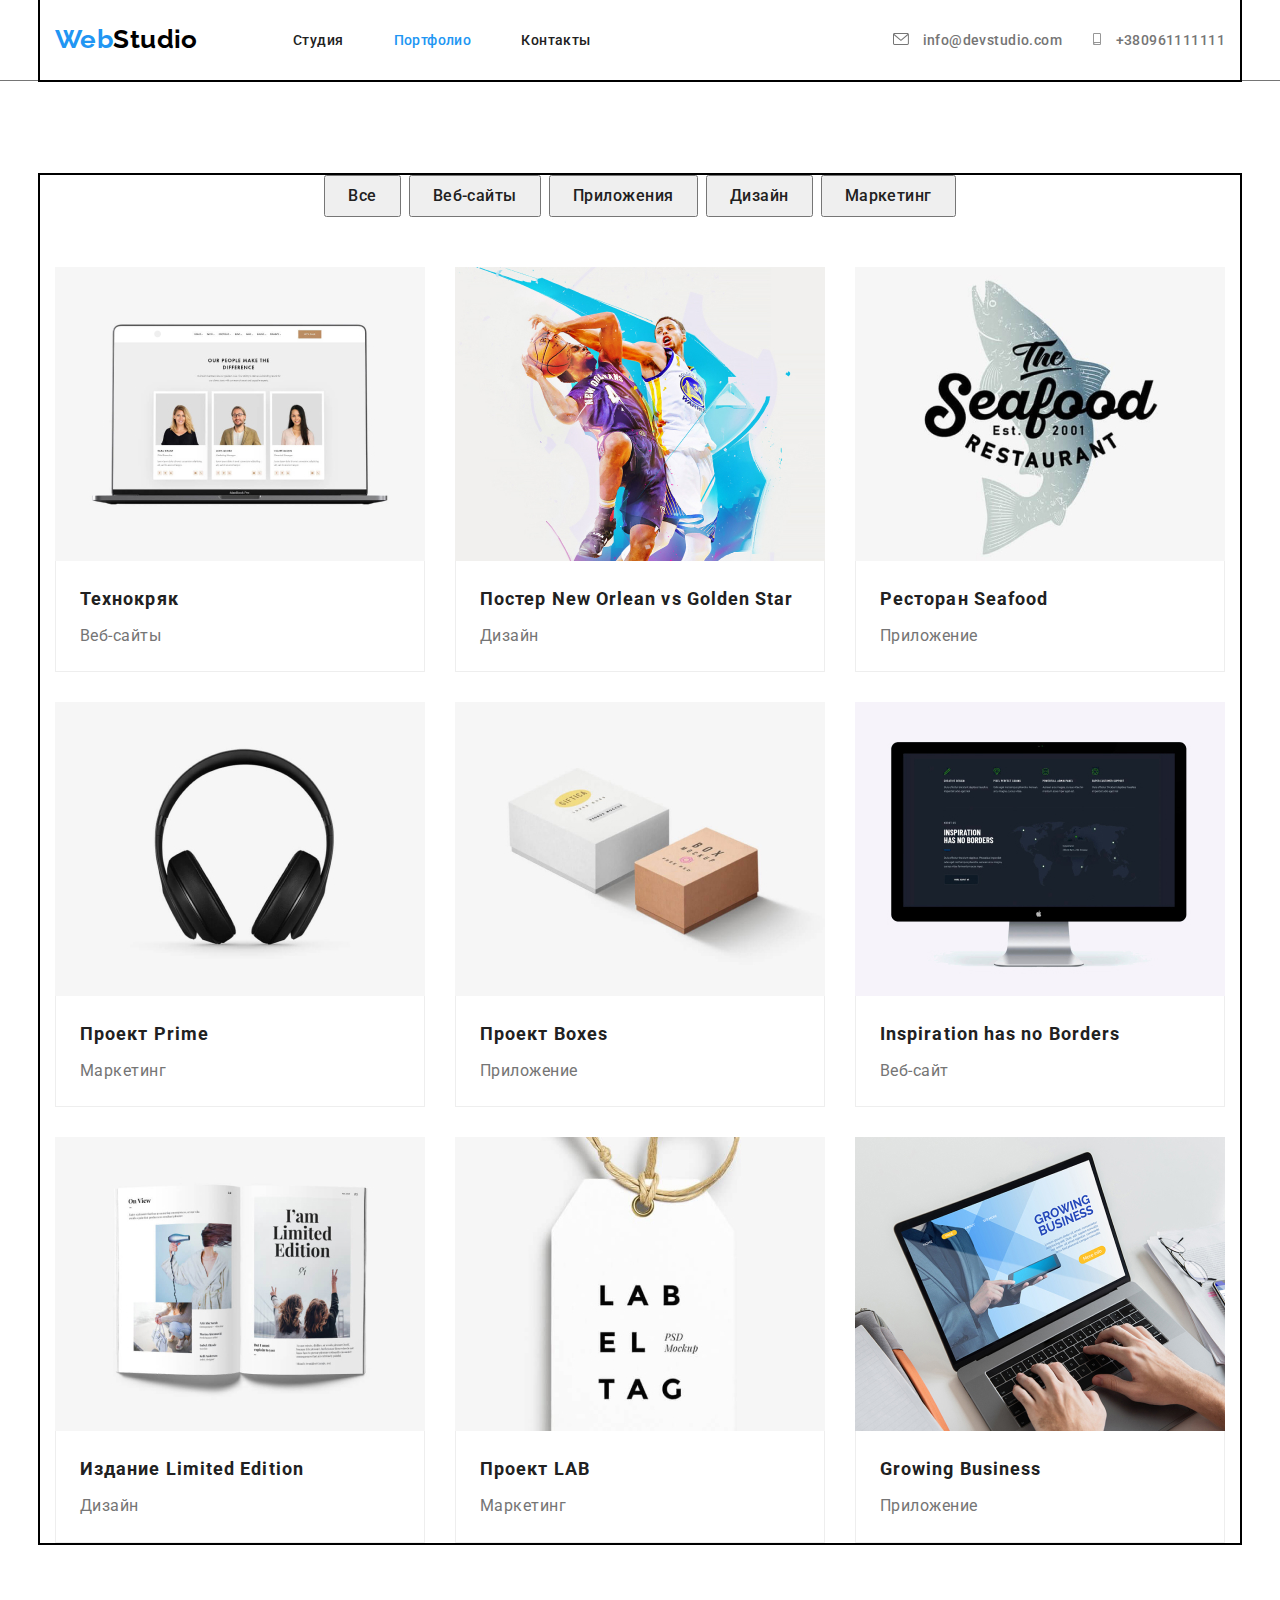
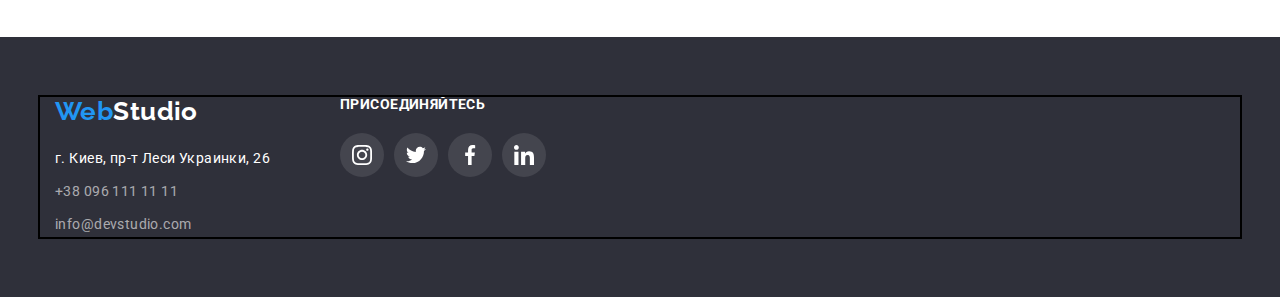
==== portfolio.html @ 38e7f461 "copy" ====
<!DOCTYPE html>
<html lang="ru">
<head>
    <meta charset="UTF-8">
    <meta http-equiv="X-UA-Compatible" content="IE=edge">
    <meta name="viewport" content="width=device-width, initial-scale=1.0">
    <title>Портфолио</title>
    <link 
    href="https://fonts.googleapis.com/css2?family=Raleway:wght@700&family=Roboto:wght@400;500;700;900&display=swap" 
    rel="stylesheet"
    />
    <link rel="stylesheet" href="https://cdnjs.cloudflare.com/ajax/libs/modern-normalize/1.1.0/modern-normalize.min.css">
    <link 
    href="./css/styles.css" rel="stylesheet"
    /> 
</head>
<body>
    <!-- Шапка сайта -->
<header class="header">
    <div class="container main-nav">
    <a href="./" class="logo">
        <span class="accent">Web</span>Studio
    </a>
    <nav class="container-nav">
        <ul class="site-nav list"> 
            <li class="item"> <a href="./index.html" class="link">Студия</a></li>
            <li class="item"> <a href="./portfolio.html" class="link current">Портфолио</a></li>
            <li class="item"> <a href="" class="link">Контакты</a></li>
        </ul>
    </nav>
    <div class="auth-nav">
        <ul class="auth-nav list">
            <li class="item">
                <a href="info@devstudio.com" class="header-contact"><svg class="nav-envelope">
                    <use href="./images/symbol-defs.svg#envelope">
                    </use>
                </svg>
                info@devstudio.com</a>
            </li>
            <li class="item">  
                <a href="tel:+380961111111" class="header-contact"><svg class="nav-smartphone">
                    <use href="./images/symbol-defs.svg#smartphone">
                    </use>
                </svg>
                +380961111111</a>
            </li>
            
        </ul>
    </div>
    </div>
</header>
    <!-- Основна -->
    <main>
        <section class="section">
           <div class="container">
             <h1 class="visually-hidden">Основные кнопки</h1>
            <ul class="filters list">
                <li class="item">
                    <button type="button" class="filter">Все
                    </button>
                </li>
                <li class="item"> 
                    <button type="button" class="filter">Веб-сайты                        
                    </button>
                </li>
                <li class="item"> 
                    <button type="button" class="filter">Приложения
                    </button>
                </li>
                <li class="item"> 
                    <button type="button" class="filter">Дизайн
                    </button>
                </li>
                <li class="item"> 
                    <button type="button" class="filter">Маркетинг
                    </button>
                </li>
            </ul>
            <h2 class="visually-hidden">Проекты</h2>
            <ul class="project">
                <li class="project-elements">
                    <img
                        src="./images/proj1.jpg" 
                        alt="картинка" 
                        width="370"
                        class="project-img">
                    <div class="project-description">
                        <h3 class="title">Технокряк</h3>
                        <p class="text">Веб-сайты</p>
                    </div>
                </li>
                <li class="project-elements">
                    <img src="./images/proj2.jpg" 
                        alt="баскетболл" 
                        width="370"
                        class="project-img">
                    <div class="project-description">
                        <h3 class="title">Постер New Orlean vs Golden Star</h3>
                        <p class="text">Дизайн</p>
                    </div>
                </li>
                <li class="project-elements">
                    <img src="./images/proj3.jpg" 
                        alt="Ресторан"
                        width="370"
                        class="project-img">
                    <div class="project-description">
                        <h3 class="title">Ресторан Seafood</h3>
                        <p class="text">Приложение</p>
                    </div>
                </li>
                <li class="project-elements">
                    <img src="./images/proj4.jpg" 
                        alt="Наушники" 
                        width="370"
                        class="project-img">
                    <div class="project-description">
                        <h3 class="title">Проект Prime</h3>
                        <p class="text">Маркетинг</p>
                    </div>
                </li>
                <li class="project-elements">
                    <img src="./images/proj5.jpg" 
                        alt="Боксы" width="370"
                        class="project-img">
                    <div class="project-description">
                        <h3 class="title">Проект Boxes</h3>
                        <p class="text">Приложение</p>
                    </div>
                </li>
                <li class="project-elements">
                    <img src="./images/proj6.jpg" 
                        alt="Монитор" width="370"
                        class="project-img">
                    <div class="project-description">
                        <h3 class="title">Inspiration has no Borders</h3>
                        <p class="text">Веб-сайт</p>
                    </div>
                </li>
                <li class="project-elements">
                    <img src="./images/proj7.jpg" 
                        alt="Книга" width="370"
                        class="project-img">
                    <div class="project-description">
                        <h3 class="title">Издание Limited Edition</h3>
                        <p class="text">Дизайн</p>
                    </div>
                </li>
                <li class="project-elements">
                    <img src="./images/proj8.jpg" 
                        alt="Лейба" width="370"
                        class="project-img">
                    <div class="project-description">
                        <h3 class="title">Проект LAB</h3>
                        <p class="text">Маркетинг</p>
                    </div>
                </li>
                <li class="project-elements">
                    <img src="./images/proj9.jpg" 
                        alt="Ноутбук" width="370"
                        class="project-img">
                    <div class="project-description">
                        <h3 class="title">Growing Business</h3>
                        <p class="text">Приложение</p>
                    </div>
                </li>
            </ul>
           </div>
        </section>
    </main>
    <footer class="footer">
      <div class="container footer-box">
        <div class="address-box">
          <a href="./" class="logo">
            <span class="accent">Web</span><span class="footer-logo">Studio</span>
          </a>
          <address class="footer-address">
            <ul class="list">
              <li class="item">
                <a
                  href="https://www.google.com.ua/maps/place/%D0%B1%D1%83%D0%BB%D1%8C%D0%B2%D0%B0%D1%80+%D0%9B%D0%B5%D1%81%D1%96+%D0%A3%D0%BA%D1%80%D0%B0%D1%97%D0%BD%D0%BA%D0%B8,+26,+%D0%9A%D0%B8%D1%97%D0%B2,+02000/@50.4265807,30.5361971,17z/data=!3m1!4b1!4m5!3m4!1s0x40d4cf0e033ecbe9:0x57a4dffefec77da0!8m2!3d50.4265807!4d30.5383858"
                  target="_blank"
                  rel="noopener noreferrer"
                  class="footer-link"
                  >г. Киев, пр-т Леси Украинки, 26</a
                >
              </li>
              <li class="item">
                <a href="tel:+380961111111" class="footer-contacts">+38 096 111 11 11</a>
              </li>
              <li class="item">
                <a href="mailto:info@devstudio.com" class="footer-contacts">info@devstudio.com</a>
              </li>
            </ul>
          </address>
        </div>
        <div class="footer-join">
          <h2 class="footer-text">Присоединяйтесь</h2>
          <ul class="footer-list">
            <li class="footer-list">
              <a class="footerlink" href="">
                <svg class="footer-icon" width="20" height="20">
                  <use href="./images/symbol-defs.svg#instagram"></use>
                </svg>
              </a>
            </li>
            <li class="footer-list">
              <a class="footerlink" href="">
                <svg class="footer-icon" width="20" height="20">
                  <use href="./images/symbol-defs.svg#twiter"></use>
                </svg>
              </a>
            </li>
            <li class="footer-list">
              <a class="footerlink" href="">
                <svg class="footer-icon" width="20" height="20">
                  <use href="./images/symbol-defs.svg#facebook"></use>
                </svg>
              </a>
            </li>
            <li class="footer-list">
              <a class="footerlink" href="">
                <svg class="footer-icon" width="20" height="20">
                  <use href="./images/symbol-defs.svg#in"></use>
                </svg>
              </a>
            </li>
          </ul>
        </div>
      </div>
    </footer>
</body>
</html>
---- css/styles.css ----
html {
    box-sizing: border-box;
}

*,
*::before,
*::after {
    box-sizing: inherit;
}


:root {
    --primary-text-color: #757575;
    --primary-bg-color: #FFFFFF;
    --white-color: #ffffff;
    --logo-color: #000000;
    --secont-text-color: #212121;
    --accent-color: #2196F3;
    --accent-bg-color: #2196F3;
    --secont-bg-color: #2F303A;
    --third-text-color: rgba(255, 255, 255, 0.6);
    --description-color: #EEEEEE;
    --hero-bg-color: rgba(47, 48, 58, 0.4);
    --feature-icon-color: #F5F4FA;
    --wabs-iconhover-color: #FFFFFF;
    --web-icon-color: #AFB1B8;

}

body {
    color: var(--primary-text-color);
    background-color: var(--primary-bg-color);
    font-family: 'Roboto', sans-serif;
    letter-spacing: 0.03em;
    font-size: 14px;
}

/* крапки в лишках и высота */
ul {
    list-style: none;
}

.list {
    margin: 0;
    padding: 0;
    list-style: none;
}

/* WebStudio */

/* page-heder */
.container {
    margin-left: auto;
    margin-right: auto;
    outline: 2px solid black;
    width: 1200px;
    padding-right: 15px;
    padding-left: 15px;
}

.header {
    border-bottom: 1px solid;
}

.main-nav {
    display: flex;
    align-items: center;
}

.section {
    /* background-color: green; */
    padding-top: 94px;
    padding-bottom: 94px;
}
.section-team {
    padding-top: 94px;
    padding-bottom: 94px;
    background-color: var(--feature-icon-color);
}
.section-cliends {
    padding-top: 0;
    padding-bottom: 94px;
}
.peculiarities {
    padding-bottom: 0px;
}
/* { background-color: red; */

.section.no-padding {
    background-color: teal;
    padding-top: 0;
    padding-bottom: 0;
}

.logo {
    width: 145px;
    color: var(--logo-color);
    font-weight: 700;
    font-size: 26px;
    text-decoration: none;
    font-family: 'Raleway';
}

.accent {
    color: var(--accent-color);
}

/* Site-nav */
.site-nav {
    display: flex;
    margin-left: 93px;
    align-items: center;
}

.site-nav .item+.item {
    margin-left: 50px;
}

.site-nav .link {
    display: block;
    padding-top: 32px;
    padding-bottom: 32px;

    color: var(--secont-text-color);

    font-weight: 500;
    text-decoration: none;
}

/* Наведения */
/* .site-nav .link:hover,
 .site-nav .link:focus, */
/* .nav-icon:hover,
 .nav-icon:focus, */
.header-contact:hover,
.header-contact:focus {
    color: var(--accent-color);
}

.header-contact:hover .nav-smartphone,
.header-contact:focus .nav-smartphone,
.header-contact:hover .nav-envelope,
.header-contact:focus .nav-envelope {
    fill: var(--accent-color)
}
.site-nav .link:hover,
.site-nav .link:focus {
    color: var(--accent-color);
}

.site-nav .link.current {
    color: var(--accent-color);
}

/* Tel шапка */
.auth-nav {
    display: flex;
    margin-left: auto;
}

.nav-smartphone {
    width: 10px;
    height: 12px;
    margin-right: 10px;
    fill: var(--primary-text-color)
}

.nav-envelope {
    width: 16px;
    height: 12px;
    margin-right: 10px;
    fill: var(--primary-text-color)
}

.auth-nav .item+.item {
    margin-left: 30px;
}

.header-contact {
    display: block;
    padding-top: 32px;
    padding-bottom: 32px;
    color: var(--primary-text-color);
    font-weight: 500;
    text-decoration: none;
}

/* h1 Hero */

/* .section-hero {
    margin: 0;
    padding: 0;
    text-align: center;
    align-items: center;
    justify-content: center;
    justify-content: center;
} */
.hero {
    margin-left: auto;
    margin-right: auto;
    max-width: 1600px;
    height: 600px;
    padding-top: 200px;
    padding-bottom: 200px;
    background-color: var(--secont-bg-color);
    text-align: center;

    background-image: linear-gradient(to right,
            rgba(47, 48, 58, 0.4),
            rgba(47, 48, 58, 0.4)),
        url("../images/heroImg.jpg");
    background-repeat: no-repeat;
    background-position: center;
    background-size: cover;
}

/* .container .hero-title {
    margin: auto;
} */
.hero-title {
    width: 696px;
    height: 120px;
    margin-left: auto;
    margin-right: auto;
    margin-top: 0;
    margin-bottom: 30px;
    letter-spacing: 0.06em;
    color: var(--white-color);
    font-weight: 900;
    font-size: 44px;
    text-transform: uppercase;
}

/* button */
.button-primary {
    border-radius: 4px;
    padding: 10px 32px;
    min-width: 200px;
    ;
    color: var(--white-color);
    background-color: var(--accent-color);
    font-weight: 700;
    font-size: 16px;
    cursor: pointer;
    font-family: inherit;
    text-align: center;
}

/* h2 жирный заголовой */
.section-title {
    margin-top: 0px;
    margin-bottom: 50px;
    color: var(--secont-text-color);
    font-weight: 700;
    font-size: 36px;
    text-align: center;
    /* background-color: tomato; */
}


/* .section-title.centered {
    text-align: center;
} */

/* сховати  */
.visually-hidden {
    position: absolute;
    width: 1px;
    height: 1px;
    margin: -1px;
    border: 0;
    padding: 0;
    white-space: nowrap;
    clip-path: inset(100%);
    clip: rect(0 0 0 0);
    overflow: hidden;
}

/* h3 Маленький жирный заголовок */
.feature {
    margin: 0;
    padding: 0;
    display: flex;
    flex-wrap: wrap;
}

.feature .item {
    width: 270px;
}

.feature .item+.item {
    margin-left: 30px;
}

.feature .feature-icon {
    display: flex;
    justify-content: center;
    align-items: center;
    height: 120px;
    margin-bottom: 30px;
    border-radius: 4px;
    background-color: var(--feature-icon-color)
}

.feature .title,
.team .title {
    margin-top: 0;
    margin-bottom: 10px;
    color: var(--secont-text-color);
    font-weight: 700;
    font-size: 14px;
    text-transform: uppercase;

}

/* images */
.padding {
    padding-top: 94px;
}

.images {
    margin: 0;
    padding: 0;
    display: flex;
}

.images .item+.item {
    margin-left: 30px;
}

/* Our Team */
.images-team {
    padding-top: 30px;
    padding-bottom: 30px;
    text-align: center;
}

.images-team .title {
    color: var(--secont-text-color);
    font-weight: 500;
    font-size: 16px;
    text-transform: capitalize;
}



.team {
    margin: 0;
    padding: 0;
    display: flex;
}

.feature .text {
    margin-top: 0;
    margin-bottom: 0;
    font-weight: 400;
    font-size: 14px;
    line-height: 1.71;
}
.team .text {
    margin-top: 0;
    margin-bottom: 0;
    font-weight: 400;
    font-size: 14px;
    line-height: 1.19;
    font-size: 16px;
    margin-bottom: 16px;
}

.team .item+.item {
    margin-left: 30px;
}

/* Our team contact*/
.web {
    display: flex;
    justify-content: center;
    text-align: center;

    padding: 0;
}

.web-list:not(:last-child) {
    margin-right: 10px;
}

.weblink {
    display: flex;
    justify-content: center;
    align-items: center;
    width: 44px;
    height: 44px;
    border-radius: 50%;
    margin-left: auto;
    margin-right: auto;

    color: var(--web-icon-color);
}

.icon {
    fill: currentColor;
}

.weblink:hover,
.weblink:focus {
    color: var(--wabs-iconhover-color);
    background-color: var(--accent-color);
}

/* Постояные клиенты */
.cliends {
    display: flex;
    justify-content: center;
    text-align: center;

    padding: 0;
    margin: 0;
}

.cliends-link {
    display: flex;
    justify-content: center;
    align-items: center;
    margin-left: auto;
    margin-right: auto;
    width: 170px;
    height: 92px;

    border: 1px solid var(--web-icon-color);
    border-radius: 4px;

    color: var(--web-icon-color);
}

.cliends-list:not(:last-child) {
    margin-right: 30px;
}


.cliends-link:hover,
.cliends-link:focus {
    color: var(--accent-color);
    border: 1px solid var(--accent-color); 

}


/* .cliends-link:hover,
.cliends-link:focus {
    color: var(--accent-color);
    border: 1px solid var(--accent-color);
} */
 


/* footer */
.footer-logo {
    color: var(--white-color);
    text-decoration: none;
}

.footer-address .item+.item {
    margin-top: 9px;
}

.footer-address {
    margin-top: 20px;
    line-height: 1.71;
}

.footer-link {
    color: var(--white-color);
    text-decoration: none;
    font-style: normal;
}

.footer-contacts {
    color: var(--third-text-color);
    text-decoration: none;
    font-style: normal;
}

.footer {
    padding-top: 60px;
    padding-bottom: 60px;
    background-color: var(--secont-bg-color);
}

.footer-contacts:hover,
.footer-contacts:focus,
.footer-link:hover,
.footer-link:focus {
    color: var(--accent-color);
}

/* .footerlink:hover .icon,
.footerlink:focus .icon {
    background-color: var(--accent-color);
} */
.footerlink:hover,
.footerlink:focus {
    color: var(--wabs-iconhover-color);
    background-color: var(--accent-color);
}

.footer-box {
    display: flex;
}

.address-box {
    margin-right: 70px;
}

/* .footer-join { 
    display: flex;
    justify-content: center;
    align-items: center;


    width: 206px;
    height: 80px;
} */

.footer-text {
    font-style: normal;
    font-weight: 700;
    line-height: 1.14;
    font-size: 14px;
    text-transform: uppercase;
    /* text-align: center; */
    margin-top: 0;
    margin-bottom: 20px;
    color: var(--white-color);
}

.footer-list {
    display: flex;
    justify-content: center;
    text-align: center;
    /* margin: 0; */

    padding: 0;


}

.footer-list:not(:last-child) {
    margin-right: 10px;
}

.footerlink {
    display: flex;
    justify-content: center;
    align-items: center;
    width: 44px;
    height: 44px;
    border-radius: 50%;
    margin-left: auto;
    margin-right: auto;

    color: var(--white-color);
    background: rgba(255, 255, 255, 0.1);
}

/* .footer-icon {
    background: rgba(255, 255, 255, 0.1);
    border-radius: 50%;
    color: var(--white-color);
} */

.footer-icon {
    fill: currentColor;
}



/* page 2 */
/* filters */
.filters {
    display: flex;
    justify-content: center;
    margin-bottom: 50px;
}

.filters .item+.item {
    margin-left: 8px;
}

.filters .filter {
    padding: 6px 22px;
    color: var(--secont-text-color);
    font-weight: 500;
    font-size: 16px;
    cursor: pointer;
    font-family: inherit;
    line-height: 1.6;
    letter-spacing: 0.03em;
}

.filter:hover,
.filter:focus {
    color: var(--white-color);
    background-color: var(--accent-bg-color);
}

/* Project */
.project {
    margin: 0;
    padding: 0;
    display: flex;
    flex-wrap: wrap;
    /* background-color: firebrick; */
}

.project-elements {
    width: 370px;
    /* height: 404px; */
    margin-right: 30px;
    margin-bottom: 30px;
    /* background-color: peru; */

}

.project-elements:nth-child(3n) {
    margin-right: 0;
}

.project-elements:nth-last-child(-n + 3) {
    margin-bottom: 0;
}

.project .title {
    margin-top: 0;
    margin-bottom: 4px;
    color: var(--secont-text-color);
    font-weight: 700;
    font-size: 18px;
    line-height: 2;
    letter-spacing: 0.06em;
}

.project .text {
    margin: 0;
    font-size: 16px;
    line-height: 1.9;
    letter-spacing: 0.03em;
}

.project-img {
    display: block;
}

.project-description {
    padding: 20px 24px 20px 24px;

    border-left: 1px solid var(--description-color);
    border-right: 1px solid var(--description-color);
    border-bottom: 1px solid var(--description-color);

}
.project-elements:hover,
.project-elements:focus{
    box-shadow: 0px 1px 1px rgba(0, 0, 0, 0.12),
            0px 4px 4px rgba(0, 0, 0, 0.06),
            1px 4px 6px rgba(0, 0, 0, 0.16);
}



/* .button.primary {
    color: var(--white-color);
    background-color: var(--accent-color);
} */
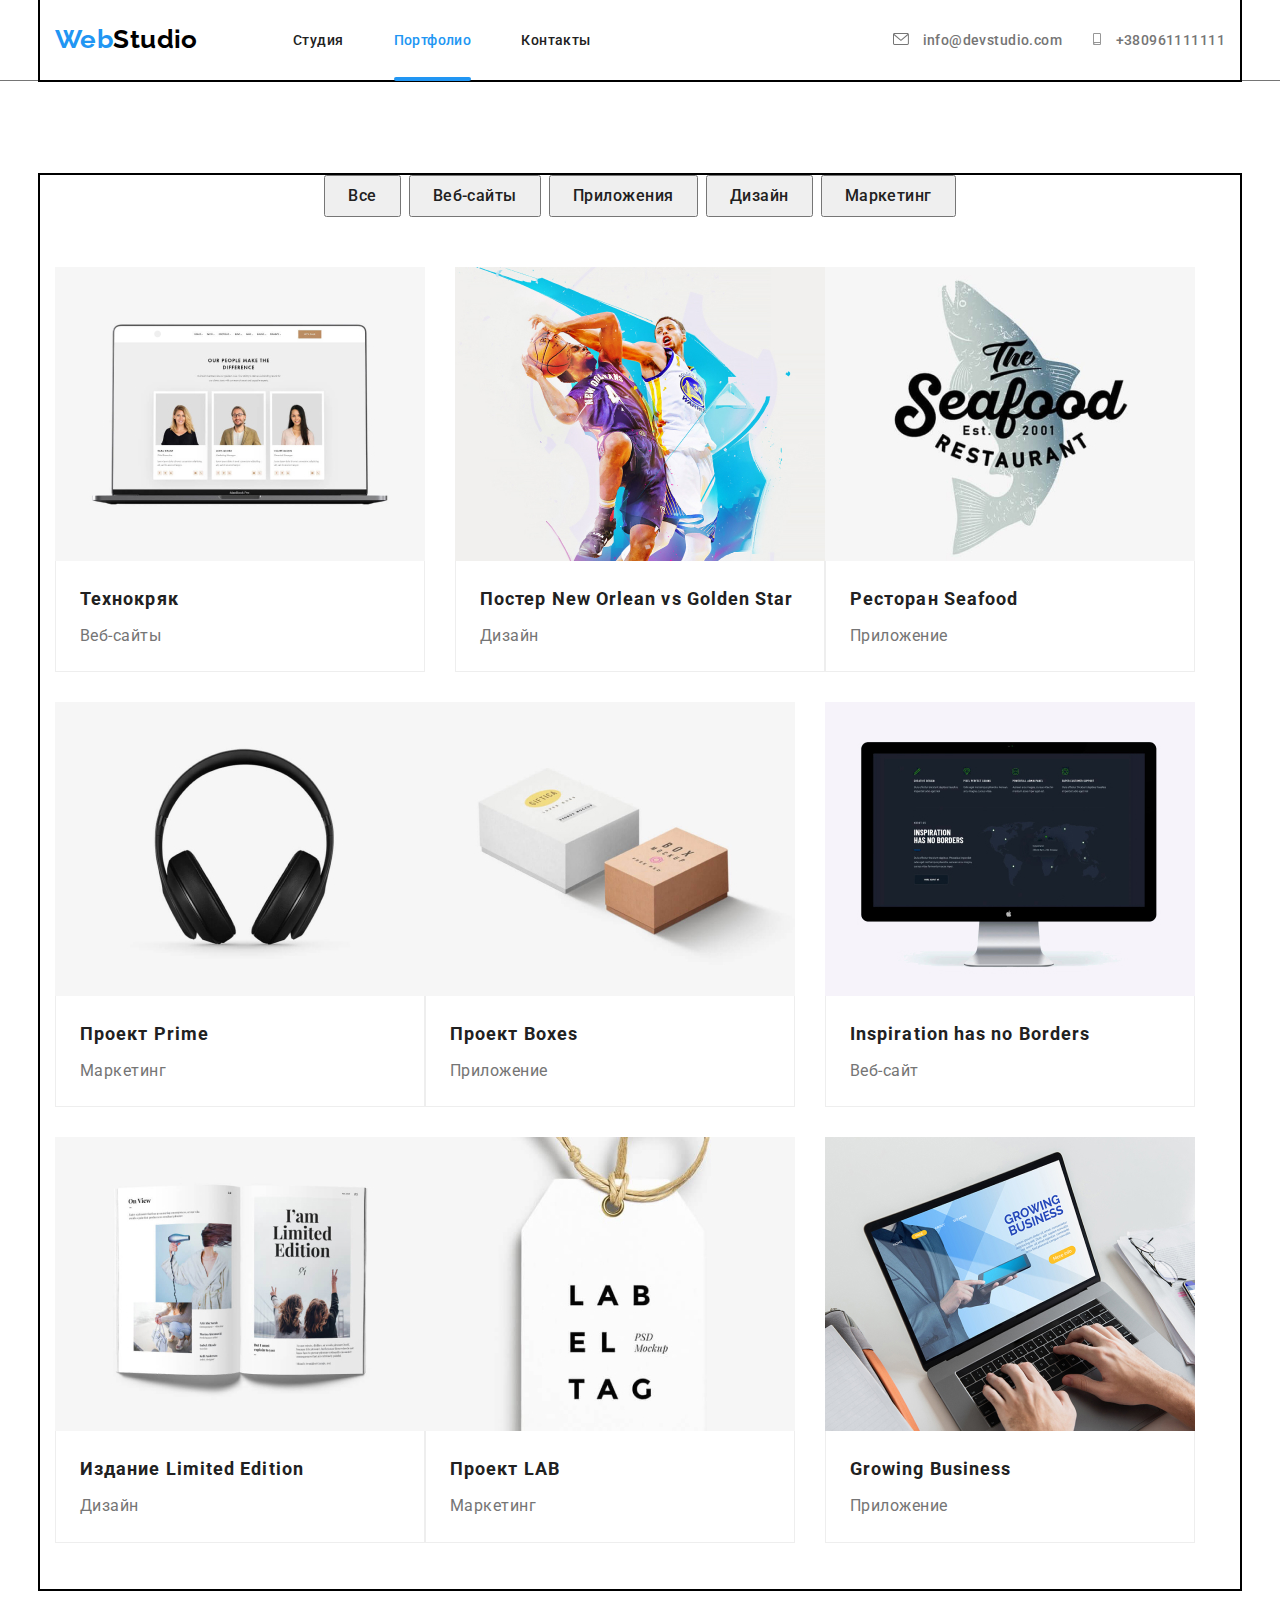
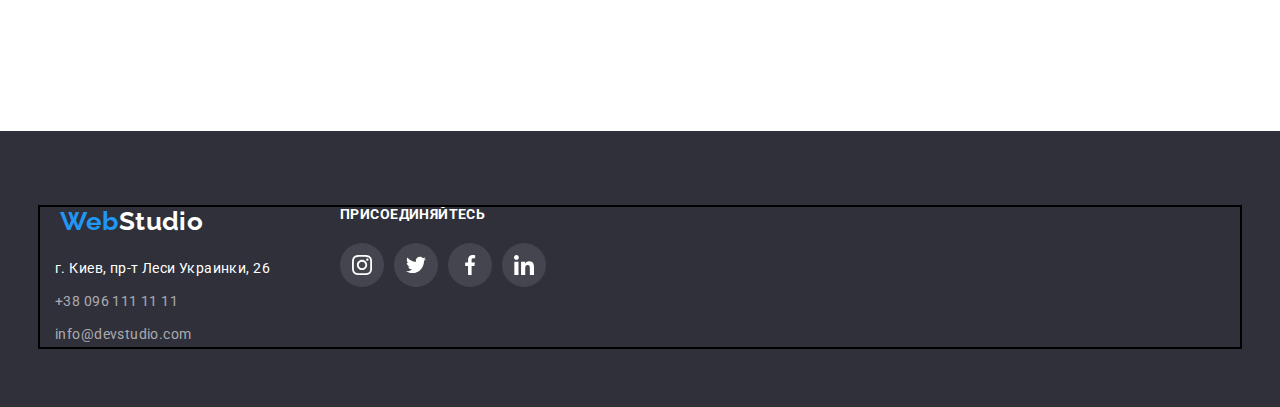
==== commit f56e75db: "HW5" ====
--- a/portfolio.html
+++ b/portfolio.html
@@ -1,172 +1,182 @@
 <!DOCTYPE html>
 <html lang="ru">
-<head>
-    <meta charset="UTF-8">
-    <meta http-equiv="X-UA-Compatible" content="IE=edge">
-    <meta name="viewport" content="width=device-width, initial-scale=1.0">
+  <head>
+    <meta charset="UTF-8" />
+    <meta http-equiv="X-UA-Compatible" content="IE=edge" />
+    <meta name="viewport" content="width=device-width, initial-scale=1.0" />
     <title>Портфолио</title>
-    <link 
-    href="https://fonts.googleapis.com/css2?family=Raleway:wght@700&family=Roboto:wght@400;500;700;900&display=swap" 
-    rel="stylesheet"
+    <link
+      href="https://fonts.googleapis.com/css2?family=Raleway:wght@700&family=Roboto:wght@400;500;700;900&display=swap"
+      rel="stylesheet"
     />
-    <link rel="stylesheet" href="https://cdnjs.cloudflare.com/ajax/libs/modern-normalize/1.1.0/modern-normalize.min.css">
-    <link 
-    href="./css/styles.css" rel="stylesheet"
-    /> 
-</head>
-<body>
+    <link
+      rel="stylesheet"
+      href="https://cdnjs.cloudflare.com/ajax/libs/modern-normalize/1.1.0/modern-normalize.min.css"
+    />
+    <link href="./css/styles.css" rel="stylesheet" />
+  </head>
+  <body>
     <!-- Шапка сайта -->
-<header class="header">
-    <div class="container main-nav">
-    <a href="./" class="logo">
-        <span class="accent">Web</span>Studio
-    </a>
-    <nav class="container-nav">
-        <ul class="site-nav list"> 
-            <li class="item"> <a href="./index.html" class="link">Студия</a></li>
-            <li class="item"> <a href="./portfolio.html" class="link current">Портфолио</a></li>
-            <li class="item"> <a href="" class="link">Контакты</a></li>
-        </ul>
-    </nav>
-    <div class="auth-nav">
-        <ul class="auth-nav list">
-            <li class="item">
-                <a href="info@devstudio.com" class="header-contact"><svg class="nav-envelope">
-                    <use href="./images/symbol-defs.svg#envelope">
-                    </use>
-                </svg>
-                info@devstudio.com</a>
-            </li>
-            <li class="item">  
-                <a href="tel:+380961111111" class="header-contact"><svg class="nav-smartphone">
-                    <use href="./images/symbol-defs.svg#smartphone">
-                    </use>
-                </svg>
-                +380961111111</a>
-            </li>
-            
-        </ul>
-    </div>
-    </div>
-</header>
+    <header class="header">
+      <div class="container main-nav">
+        <a href="./" class="logo"> <span class="accent">Web</span>Studio </a>
+        <nav class="container-nav">
+          <ul class="site-nav list">
+            <li class="item"><a href="./index.html" class="link">Студия</a></li>
+            <li class="item"><a href="./portfolio.html" class="link current">Портфолио</a></li>
+            <li class="item"><a href="" class="link">Контакты</a></li>
+          </ul>
+        </nav>
+        <div class="auth-nav">
+          <ul class="auth-nav list">
+            <li class="item">
+              <a href="info@devstudio.com" class="header-contact">
+                <svg class="nav-envelope">
+                  <use href="./images/symbol-defs.svg#envelope"></use>
+                </svg>
+                info@devstudio.com</a
+              >
+            </li>
+            <li class="item">
+              <a href="tel:+380961111111" class="header-contact">
+                <svg class="nav-smartphone">
+                  <use href="./images/symbol-defs.svg#smartphone"></use>
+                </svg>
+                +380961111111</a
+              >
+            </li>
+          </ul>
+        </div>
+      </div>
+    </header>
     <!-- Основна -->
     <main>
-        <section class="section">
-           <div class="container">
-             <h1 class="visually-hidden">Основные кнопки</h1>
-            <ul class="filters list">
-                <li class="item">
-                    <button type="button" class="filter">Все
-                    </button>
-                </li>
-                <li class="item"> 
-                    <button type="button" class="filter">Веб-сайты                        
-                    </button>
-                </li>
-                <li class="item"> 
-                    <button type="button" class="filter">Приложения
-                    </button>
-                </li>
-                <li class="item"> 
-                    <button type="button" class="filter">Дизайн
-                    </button>
-                </li>
-                <li class="item"> 
-                    <button type="button" class="filter">Маркетинг
-                    </button>
-                </li>
-            </ul>
-            <h2 class="visually-hidden">Проекты</h2>
-            <ul class="project">
-                <li class="project-elements">
-                    <img
-                        src="./images/proj1.jpg" 
-                        alt="картинка" 
-                        width="370"
-                        class="project-img">
-                    <div class="project-description">
-                        <h3 class="title">Технокряк</h3>
-                        <p class="text">Веб-сайты</p>
-                    </div>
-                </li>
-                <li class="project-elements">
-                    <img src="./images/proj2.jpg" 
-                        alt="баскетболл" 
-                        width="370"
-                        class="project-img">
-                    <div class="project-description">
-                        <h3 class="title">Постер New Orlean vs Golden Star</h3>
-                        <p class="text">Дизайн</p>
-                    </div>
-                </li>
-                <li class="project-elements">
-                    <img src="./images/proj3.jpg" 
-                        alt="Ресторан"
-                        width="370"
-                        class="project-img">
-                    <div class="project-description">
-                        <h3 class="title">Ресторан Seafood</h3>
-                        <p class="text">Приложение</p>
-                    </div>
-                </li>
-                <li class="project-elements">
-                    <img src="./images/proj4.jpg" 
-                        alt="Наушники" 
-                        width="370"
-                        class="project-img">
-                    <div class="project-description">
-                        <h3 class="title">Проект Prime</h3>
-                        <p class="text">Маркетинг</p>
-                    </div>
-                </li>
-                <li class="project-elements">
-                    <img src="./images/proj5.jpg" 
-                        alt="Боксы" width="370"
-                        class="project-img">
-                    <div class="project-description">
-                        <h3 class="title">Проект Boxes</h3>
-                        <p class="text">Приложение</p>
-                    </div>
-                </li>
-                <li class="project-elements">
-                    <img src="./images/proj6.jpg" 
-                        alt="Монитор" width="370"
-                        class="project-img">
-                    <div class="project-description">
-                        <h3 class="title">Inspiration has no Borders</h3>
-                        <p class="text">Веб-сайт</p>
-                    </div>
-                </li>
-                <li class="project-elements">
-                    <img src="./images/proj7.jpg" 
-                        alt="Книга" width="370"
-                        class="project-img">
-                    <div class="project-description">
-                        <h3 class="title">Издание Limited Edition</h3>
-                        <p class="text">Дизайн</p>
-                    </div>
-                </li>
-                <li class="project-elements">
-                    <img src="./images/proj8.jpg" 
-                        alt="Лейба" width="370"
-                        class="project-img">
-                    <div class="project-description">
-                        <h3 class="title">Проект LAB</h3>
-                        <p class="text">Маркетинг</p>
-                    </div>
-                </li>
-                <li class="project-elements">
-                    <img src="./images/proj9.jpg" 
-                        alt="Ноутбук" width="370"
-                        class="project-img">
-                    <div class="project-description">
-                        <h3 class="title">Growing Business</h3>
-                        <p class="text">Приложение</p>
-                    </div>
-                </li>
-            </ul>
-           </div>
-        </section>
+      <section class="section">
+        <div class="container">
+          <h1 class="visually-hidden">Основные кнопки</h1>
+          <ul class="filters list">
+            <li class="item">
+              <button type="button" class="filter">Все</button>
+            </li>
+            <li class="item">
+              <button type="button" class="filter">Веб-сайты</button>
+            </li>
+            <li class="item">
+              <button type="button" class="filter">Приложения</button>
+            </li>
+            <li class="item">
+              <button type="button" class="filter">Дизайн</button>
+            </li>
+            <li class="item">
+              <button type="button" class="filter">Маркетинг</button>
+            </li>
+          </ul>
+          <h2 class="visually-hidden">Проекты</h2>
+          <ul class="project">
+            <li class="project-elements">
+              <a class="project-card" href="">
+                <div class="project-relative">
+                  <img src="./images/proj1.jpg" alt="картинка" width="370" class="project-img" />
+                  <p class="project-info"> Ресурс предлагает комплексные предложения с разным уровнем функционала и сервисов. Все это позволит посетителю получить исчерпывающие сведения о компании или частном лице.</p>
+                </div>
+              <div class="project-description">
+                <h3 class="title">Технокряк</h3>
+                <p class="text">Веб-сайты</p>
+              </div>
+            </li>
+            <li class="project-elements">
+              <a class="project-card" href="">
+                <div class="project-relative">
+              <img src="./images/proj2.jpg" alt="баскетболл" width="370" class="project-img" />
+              <p class="project-info"> Ресурс предлагает комплексные предложения с разным уровнем функционала и сервисов. Все это позволит посетителю получить исчерпывающие сведения о компании или частном лице.</p>
+                </div>
+              <div class="project-description">
+                <h3 class="title">Постер New Orlean vs Golden Star</h3>
+                <p class="text">Дизайн</p>
+              </div>
+            </li>
+            <li class="project-elements">
+              <a class="project-card" href="">
+                <div class="project-relative">
+              <img src="./images/proj3.jpg" alt="Ресторан" width="370" class="project-img" />
+              <p class="project-info"> Ресурс предлагает комплексные предложения с разным уровнем функционала и сервисов. Все это позволит посетителю получить исчерпывающие сведения о компании или частном лице.</p>
+                </div>
+              <div class="project-description">
+                <h3 class="title">Ресторан Seafood</h3>
+                <p class="text">Приложение</p>
+              </div>
+              </a>
+              
+            </li>
+            <li class="project-elements">
+              <a class="project-card" href="">
+                <div class="project-relative">
+              <img src="./images/proj4.jpg" alt="Наушники" width="370" class="project-img" />
+              <p class="project-info"> Ресурс предлагает комплексные предложения с разным уровнем функционала и сервисов. Все это позволит посетителю получить исчерпывающие сведения о компании или частном лице.</p>
+                </div>
+              <div class="project-description">
+                <h3 class="title">Проект Prime</h3>
+                <p class="text">Маркетинг</p>
+              </div>
+            </li>
+            <li class="project-elements">
+              <a class="project-card" href="">
+                <div class="project-relative">
+              <img src="./images/proj5.jpg" alt="Боксы" width="370" class="project-img" />
+              <p class="project-info"> Ресурс предлагает комплексные предложения с разным уровнем функционала и сервисов. Все это позволит посетителю получить исчерпывающие сведения о компании или частном лице.</p>
+                </div>
+              <div class="project-description">
+                <h3 class="title">Проект Boxes</h3>
+                <p class="text">Приложение</p>
+              </div>
+            </li>
+            <li class="project-elements">
+              <a class="project-card" href="">
+                <div class="project-relative">
+              <img src="./images/proj6.jpg" alt="Монитор" width="370" class="project-img" />
+              <p class="project-info"> Ресурс предлагает комплексные предложения с разным уровнем функционала и сервисов. Все это позволит посетителю получить исчерпывающие сведения о компании или частном лице.</p>
+                </div>
+              <div class="project-description">
+                <h3 class="title">Inspiration has no Borders</h3>
+                <p class="text">Веб-сайт</p>
+              </div>
+            </li>
+            <li class="project-elements">
+              <a class="project-card" href="">
+                <div class="project-relative">
+              <img src="./images/proj7.jpg" alt="Книга" width="370" class="project-img" />
+              <p class="project-info"> Ресурс предлагает комплексные предложения с разным уровнем функционала и сервисов. Все это позволит посетителю получить исчерпывающие сведения о компании или частном лице.</p>
+                </div>
+              <div class="project-description">
+                <h3 class="title">Издание Limited Edition</h3>
+                <p class="text">Дизайн</p>
+              </div>
+            </li>
+            <li class="project-elements">
+              <a class="project-card" href="">
+                <div class="project-relative">
+              <img src="./images/proj8.jpg" alt="Лейба" width="370" class="project-img" />
+              <p class="project-info"> Ресурс предлагает комплексные предложения с разным уровнем функционала и сервисов. Все это позволит посетителю получить исчерпывающие сведения о компании или частном лице.</p>
+                </div>
+              <div class="project-description">
+                <h3 class="title">Проект LAB</h3>
+                <p class="text">Маркетинг</p>
+              </div>
+            </li>
+            <li class="project-elements">
+              <a class="project-card" href="">
+                <div class="project-relative">
+              <img src="./images/proj9.jpg" alt="Ноутбук" width="370" class="project-img" />
+              <p class="project-info"> Ресурс предлагает комплексные предложения с разным уровнем функционала и сервисов. Все это позволит посетителю получить исчерпывающие сведения о компании или частном лице.</p>
+                </div>
+              <div class="project-description">
+                <h3 class="title">Growing Business</h3>
+                <p class="text">Приложение</p>
+              </div>
+            </li>
+          </ul>
+        </div>
+      </section>
     </main>
     <footer class="footer">
       <div class="container footer-box">
@@ -229,5 +239,5 @@
         </div>
       </div>
     </footer>
-</body>
+  </body>
 </html>
--- a/css/styles.css
+++ b/css/styles.css
@@ -24,6 +24,8 @@
     --feature-icon-color: #F5F4FA;
     --wabs-iconhover-color: #FFFFFF;
     --web-icon-color: #AFB1B8;
+    --timing-function: cubic-bezier(0.4, 0, 0.2, 1);
+    --item-engaged-image: rgba(47, 48, 58, 0.8);
 
 }
 
@@ -34,7 +36,7 @@
     letter-spacing: 0.03em;
     font-size: 14px;
 }
-
+/* сбросы */
 /* крапки в лишках и высота */
 ul {
     list-style: none;
@@ -125,32 +127,11 @@
 
     font-weight: 500;
     text-decoration: none;
-}
-
-/* Наведения */
-/* .site-nav .link:hover,
- .site-nav .link:focus, */
-/* .nav-icon:hover,
- .nav-icon:focus, */
-.header-contact:hover,
-.header-contact:focus {
-    color: var(--accent-color);
-}
-
-.header-contact:hover .nav-smartphone,
-.header-contact:focus .nav-smartphone,
-.header-contact:hover .nav-envelope,
-.header-contact:focus .nav-envelope {
-    fill: var(--accent-color)
-}
-.site-nav .link:hover,
-.site-nav .link:focus {
-    color: var(--accent-color);
-}
-
-.site-nav .link.current {
-    color: var(--accent-color);
-}
+
+    transition: color 250ms var(--timing-function);
+    
+}
+
 
 /* Tel шапка */
 .auth-nav {
@@ -162,14 +143,14 @@
     width: 10px;
     height: 12px;
     margin-right: 10px;
-    fill: var(--primary-text-color)
+    fill: currentColor;
 }
 
 .nav-envelope {
     width: 16px;
     height: 12px;
     margin-right: 10px;
-    fill: var(--primary-text-color)
+    fill: currentColor;
 }
 
 .auth-nav .item+.item {
@@ -183,7 +164,87 @@
     color: var(--primary-text-color);
     font-weight: 500;
     text-decoration: none;
-}
+    transition: opacity 250ms cubic-bezier(0.4, 0, 0.2, 1),
+    color 250ms cubic-bezier(0.4, 0, 0.2, 1);
+}
+
+/* Наведения */
+
+.header-contact:hover,
+.header-contact:focus {
+    color: var(--accent-color);
+    opacity: 1;
+}
+
+
+.site-nav .link:hover,
+.site-nav .link:focus {
+    color: var(--accent-color);
+    
+}
+
+.link.current {
+    
+    color: var(--accent-color);
+    
+}
+
+.current {
+    position: relative;
+    color: var(--accent-color);
+}
+
+.current::after {
+    content: '';
+
+    position: absolute;
+    left: 0;
+    bottom: -1px;
+
+    display: inline-block;
+    width: 100%;
+    height: 4px;
+
+    border-radius: 2px;
+
+    background-color: var(--accent-color);
+
+   
+}
+/* 
+.link:hover::after{
+    opacity: 1;
+} */
+
+
+
+
+/* .link .current {
+    position: relative;
+    color: var(--accent-color);
+} */
+
+/*  .current::after {
+    content: '';
+
+    position: absolute;
+    left: 0;
+    bottom: -1px;
+
+    display: inline-block;
+    width: 100%;
+    height: 4px;
+
+    border-radius: 2px;
+
+    background-color: var(--accent-color);
+    
+} */
+
+
+
+
+
 
 /* h1 Hero */
 
@@ -246,6 +307,50 @@
     text-align: center;
 }
 
+
+/* Modalka */
+
+.backdrop {
+    position: fixed;
+    top: 0;
+    left: 0;
+    width: 100%;
+    height: 100%;
+    background-color: rgba(0, 0, 0, 0.2);
+    transition: opacity 250ms cubic-bezier(0.4, 0, 0.2, 1);
+    
+}
+.backdrop.is-hidden{
+    opacity: 0;
+    pointer-events: none;
+}
+.modal {
+    position: absolute;
+    top: 50%;
+    left: 50%;
+    transform: translate(-50%, -50%);
+
+    width: 528px;
+    height: 581px;
+    
+
+    background-color: white;
+}
+
+.modal-clouse {
+    display: flex;
+    justify-content: center;
+    align-items: center;
+    position: fixed;
+    top: 8px;
+    right: 8px;
+    width: 30px;
+    height: 30px;
+    border: 1px solid rgba(0, 0, 0, .1);
+    border-radius: 50%;
+    fill: #000000;
+}
+
 /* h2 жирный заголовой */
 .section-title {
     margin-top: 0px;
@@ -323,8 +428,36 @@
     padding: 0;
     display: flex;
 }
-
-.images .item+.item {
+.item-engaged {
+    position: relative;
+}
+.item-engaged__img {
+    display: block;
+    
+}
+.item-engaged__label{
+    position: absolute;
+    bottom: 0;
+    left: 0;
+    width: 100%;
+    height: 70px;
+
+    display: flex;
+    align-items: center;
+    justify-content: center;
+
+    font-weight: 700;
+    font-size: 14px;
+    line-height: 1.14;
+    text-align: center;
+    letter-spacing: 0.03em;
+    text-transform: uppercase;
+
+    color: var(--white-color);
+    background-color: var(--item-engaged-image);
+}
+
+.images .item-engaged +.item-engaged {
     margin-left: 30px;
 }
 
@@ -341,6 +474,8 @@
     font-size: 16px;
     text-transform: capitalize;
 }
+
+
 
 
 
@@ -395,6 +530,8 @@
     margin-right: auto;
 
     color: var(--web-icon-color);
+    transition: color 250ms var(--timing-function), 
+    background-color 250ms var(--timing-function); 
 }
 
 .icon {
@@ -405,6 +542,7 @@
 .weblink:focus {
     color: var(--wabs-iconhover-color);
     background-color: var(--accent-color);
+
 }
 
 /* Постояные клиенты */
@@ -430,6 +568,8 @@
     border-radius: 4px;
 
     color: var(--web-icon-color);
+    transition: color 250ms var(--timing-function),
+    border 250ms var(--timing-function);
 }
 
 .cliends-list:not(:last-child) {
@@ -472,12 +612,15 @@
     color: var(--white-color);
     text-decoration: none;
     font-style: normal;
+    transition: color 250ms var(--timing-function),
+    background-color 250ms var(--timing-function);
 }
 
 .footer-contacts {
     color: var(--third-text-color);
     text-decoration: none;
     font-style: normal;
+    transition: color 250ms var(--timing-function);
 }
 
 .footer {
@@ -493,10 +636,7 @@
     color: var(--accent-color);
 }
 
-/* .footerlink:hover .icon,
-.footerlink:focus .icon {
-    background-color: var(--accent-color);
-} */
+
 .footerlink:hover,
 .footerlink:focus {
     color: var(--wabs-iconhover-color);
@@ -595,6 +735,8 @@
     font-family: inherit;
     line-height: 1.6;
     letter-spacing: 0.03em;
+    transition: color 250ms var(--timing-function),
+    background-color 250ms var(--timing-function);
 }
 
 .filter:hover,
@@ -619,6 +761,7 @@
     margin-bottom: 30px;
     /* background-color: peru; */
 
+    transition: box-shadow 250ms var(--timing-function);
 }
 
 .project-elements:nth-child(3n) {
@@ -629,7 +772,7 @@
     margin-bottom: 0;
 }
 
-.project .title {
+.project-description .title {
     margin-top: 0;
     margin-bottom: 4px;
     color: var(--secont-text-color);
@@ -639,11 +782,12 @@
     letter-spacing: 0.06em;
 }
 
-.project .text {
+.project-description .text {
     margin: 0;
     font-size: 16px;
     line-height: 1.9;
     letter-spacing: 0.03em;
+    color: var(--primary-text-color);
 }
 
 .project-img {
@@ -656,6 +800,8 @@
     border-left: 1px solid var(--description-color);
     border-right: 1px solid var(--description-color);
     border-bottom: 1px solid var(--description-color);
+
+
 
 }
 .project-elements:hover,
@@ -669,5 +815,50 @@
 
 /* .button.primary {
     color: var(--white-color);
-    background-color: var(--accent-color);
-} */+    background-color: var(--accent-color)
+} */
+
+.project-card {
+    display: inline-block;
+    text-decoration: none;    
+}
+
+.project-card:hover .project-info,
+.project-card:focus .project-info{
+    box-shadow: 0px 1px 1px rgba(0, 0, 0, 0.12), 
+    0px 4px 4px rgba(0, 0, 0, 0.06),
+     1px 4px 6px rgba(0, 0, 0, 0.16);
+
+     opacity: 1;
+     transform: translateY(-100%); 
+}
+
+.project-relative{
+position: relative;
+overflow: hidden;
+
+}
+
+.project-info { 
+    position: absolute;
+    left: 0;
+    top: 100%;
+
+    background-color: rgba(33, 150, 243, 0.9); 
+    color: #FFFFFF; 
+    
+    padding: 63px 24px;
+    font-weight: 400;
+    font-size: 18px;
+    line-height: 1.56;  
+    letter-spacing: 0.03em;
+
+    transform: translateY(0);
+    transition: transform 250ms var(--timing-function);
+   
+    opacity: 1; 
+
+    outline: 2px solid var(--logo-color);
+}
+
+
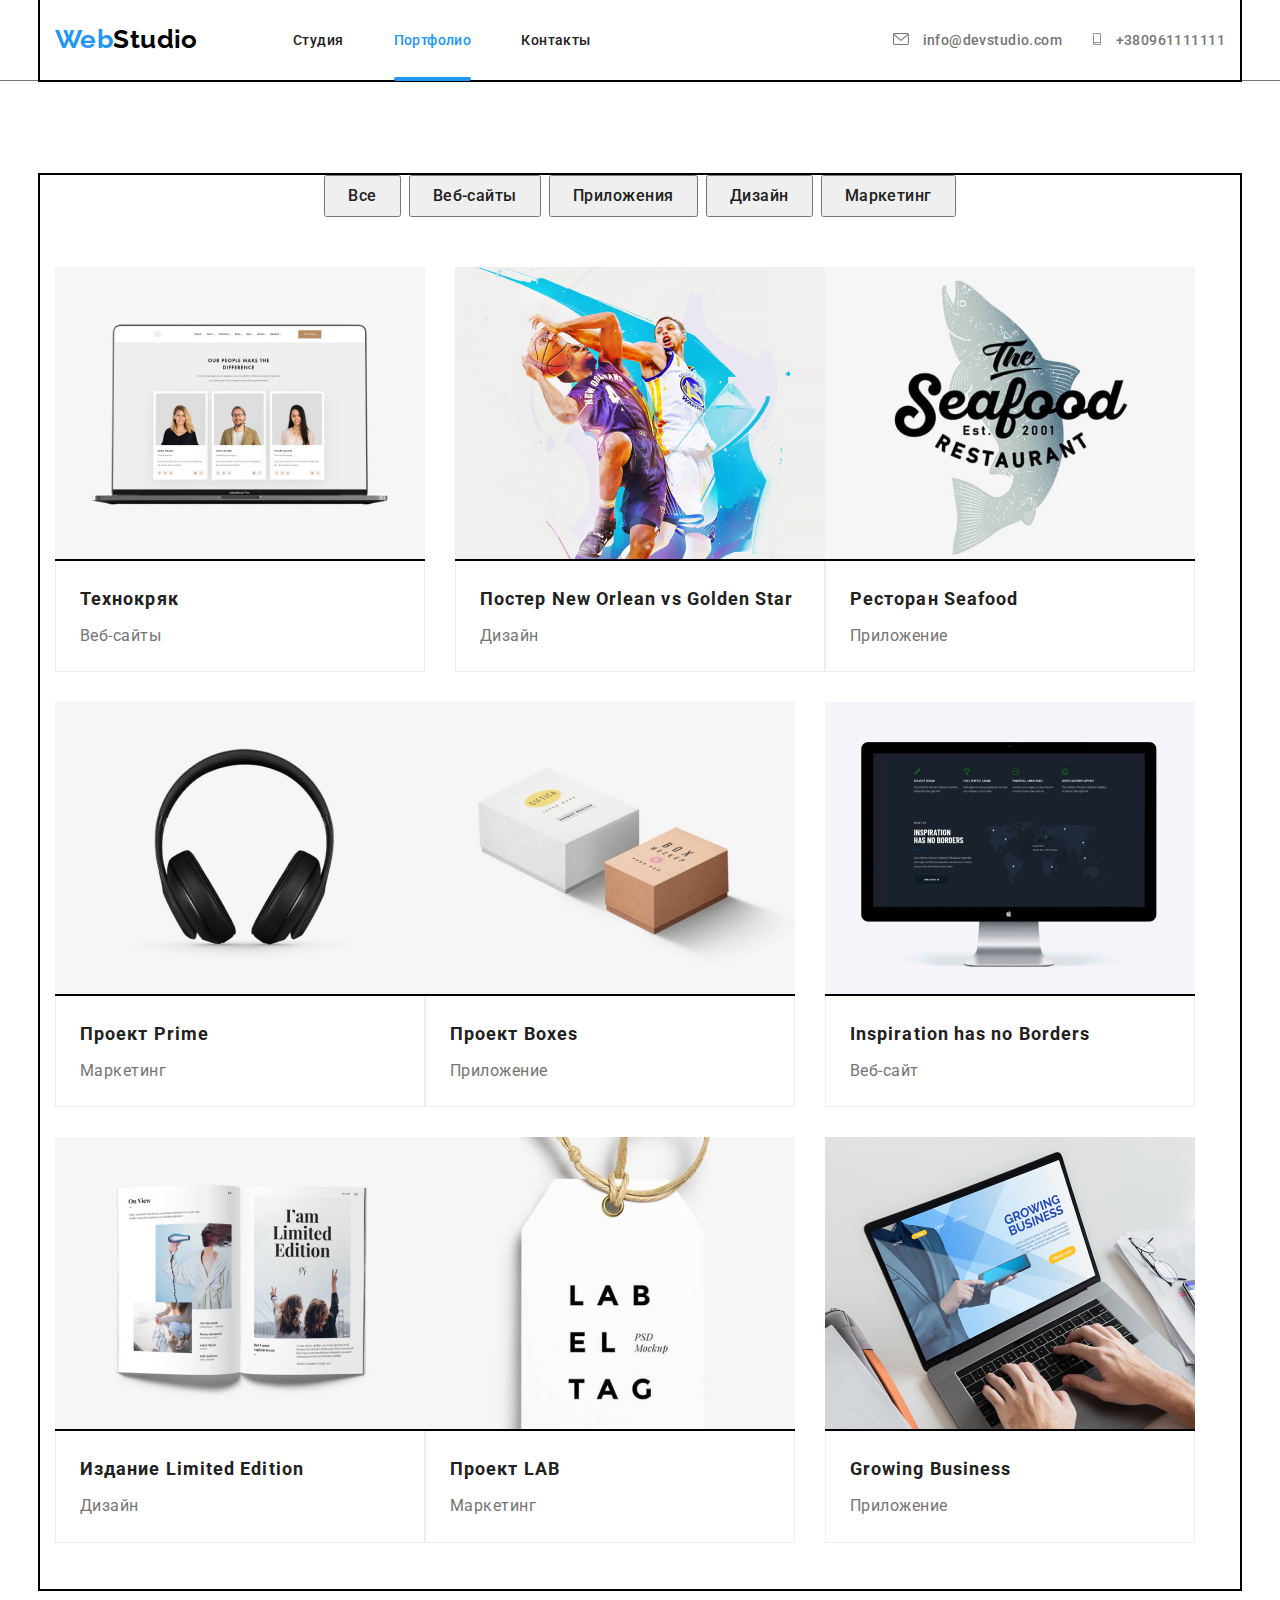
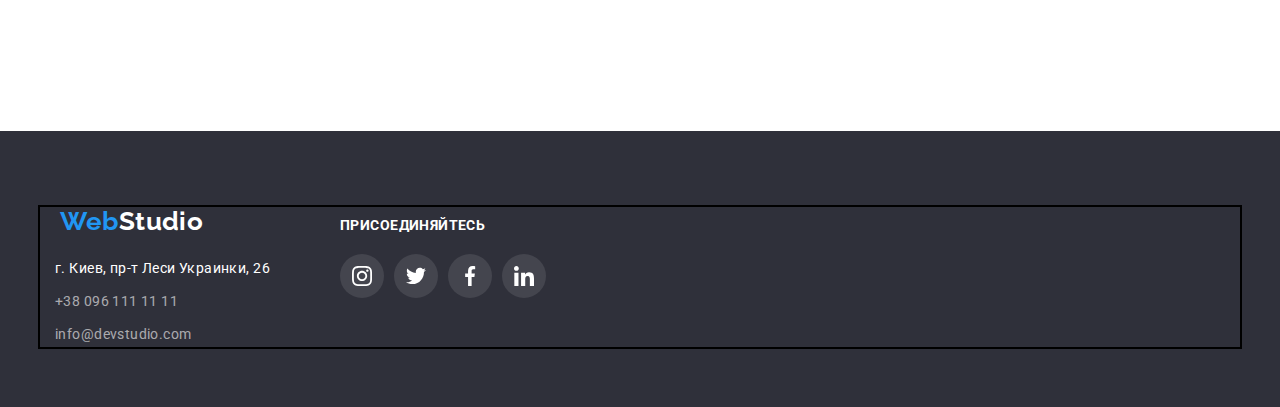
==== commit a213b668: "HWupdate" ====
--- a/portfolio.html
+++ b/portfolio.html
@@ -206,31 +206,31 @@
         </div>
         <div class="footer-join">
           <h2 class="footer-text">Присоединяйтесь</h2>
-          <ul class="footer-list">
-            <li class="footer-list">
-              <a class="footerlink" href="">
-                <svg class="footer-icon" width="20" height="20">
+          <ul class="footer-list-ul">
+            <li>
+              <a class="footer-icon" href="">
+                <svg class="icon" width="20" height="20">
                   <use href="./images/symbol-defs.svg#instagram"></use>
                 </svg>
               </a>
             </li>
-            <li class="footer-list">
-              <a class="footerlink" href="">
-                <svg class="footer-icon" width="20" height="20">
+            <li>
+              <a class="footer-icon" href="">
+                <svg class="icon" width="20" height="20">
                   <use href="./images/symbol-defs.svg#twiter"></use>
                 </svg>
               </a>
             </li>
-            <li class="footer-list">
-              <a class="footerlink" href="">
-                <svg class="footer-icon" width="20" height="20">
+            <li>
+              <a class="footer-icon" href="">
+                <svg class="icon" width="20" height="20">
                   <use href="./images/symbol-defs.svg#facebook"></use>
                 </svg>
               </a>
             </li>
-            <li class="footer-list">
-              <a class="footerlink" href="">
-                <svg class="footer-icon" width="20" height="20">
+            <li>
+              <a class="footer-icon" href="">
+                <svg class="icon" width="20" height="20">
                   <use href="./images/symbol-defs.svg#in"></use>
                 </svg>
               </a>
--- a/css/styles.css
+++ b/css/styles.css
@@ -79,10 +79,7 @@
     padding-bottom: 94px;
     background-color: var(--feature-icon-color);
 }
-.section-cliends {
-    padding-top: 0;
-    padding-bottom: 94px;
-}
+
 .peculiarities {
     padding-bottom: 0px;
 }
@@ -285,6 +282,7 @@
     margin-right: auto;
     margin-top: 0;
     margin-bottom: 30px;
+    line-height 1.9;
     letter-spacing: 0.06em;
     color: var(--white-color);
     font-weight: 900;
@@ -505,6 +503,10 @@
 .team .item+.item {
     margin-left: 30px;
 }
+.team .item {
+    box-shadow: 0px 1px 3px rgba(0, 0, 0, 0.12), 0px 1px 1px rgba(0, 0, 0, 0.14), 0px 2px 1px rgba(0, 0, 0, 0.2);
+        border-radius: 0px 0px 4px 4px;
+}
 
 /* Our team contact*/
 .web {
@@ -594,6 +596,13 @@
 
 
 /* footer */
+
+.footer {
+    padding-top: 60px;
+    padding-bottom: 60px;
+    background-color: var(--secont-bg-color);
+}
+
 .footer-logo {
     color: var(--white-color);
     text-decoration: none;
@@ -623,11 +632,7 @@
     transition: color 250ms var(--timing-function);
 }
 
-.footer {
-    padding-top: 60px;
-    padding-bottom: 60px;
-    background-color: var(--secont-bg-color);
-}
+
 
 .footer-contacts:hover,
 .footer-contacts:focus,
@@ -645,21 +650,12 @@
 
 .footer-box {
     display: flex;
+    align-items: baseline;
 }
 
 .address-box {
     margin-right: 70px;
 }
-
-/* .footer-join { 
-    display: flex;
-    justify-content: center;
-    align-items: center;
-
-
-    width: 206px;
-    height: 80px;
-} */
 
 .footer-text {
     font-style: normal;
@@ -680,15 +676,22 @@
     /* margin: 0; */
 
     padding: 0;
-
-
-}
+}
+
+.footer-list-ul {
+    display: flex;
+    justify-content: space-between;
+    align-items: baseline;
+    padding: 0;
+    gap: 10px;
+}
+
 
 .footer-list:not(:last-child) {
     margin-right: 10px;
 }
 
-.footerlink {
+.footer-icon {
     display: flex;
     justify-content: center;
     align-items: center;
@@ -700,7 +703,14 @@
 
     color: var(--white-color);
     background: rgba(255, 255, 255, 0.1);
-}
+    transition: background-color 250ms var(--timing-function);
+}
+.footer-icon:hover,
+.footer-icon:focus {
+    
+    background-color: var(--accent-color);
+}
+
 
 /* .footer-icon {
     background: rgba(255, 255, 255, 0.1);
@@ -801,8 +811,6 @@
     border-right: 1px solid var(--description-color);
     border-bottom: 1px solid var(--description-color);
 
-
-
 }
 .project-elements:hover,
 .project-elements:focus{
@@ -843,6 +851,7 @@
     position: absolute;
     left: 0;
     top: 100%;
+    margin-top: 0;
 
     background-color: rgba(33, 150, 243, 0.9); 
     color: #FFFFFF; 
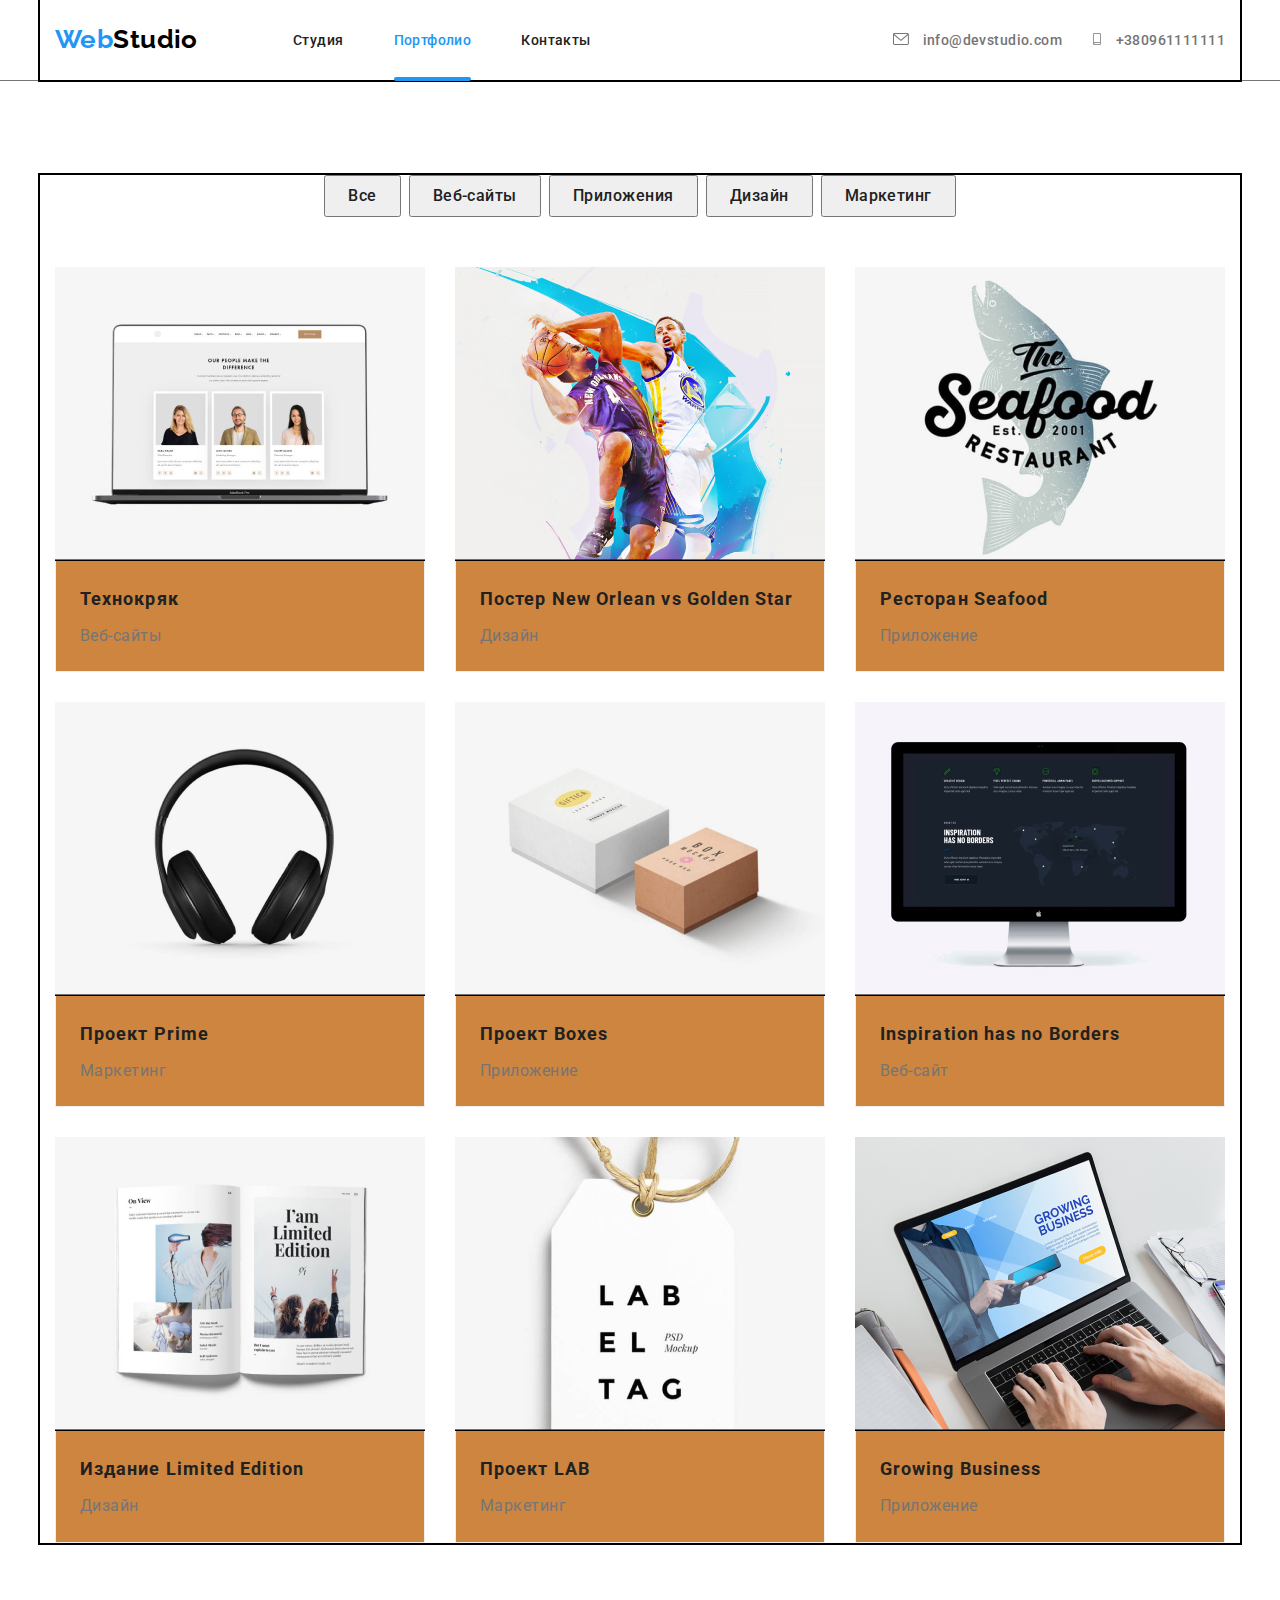
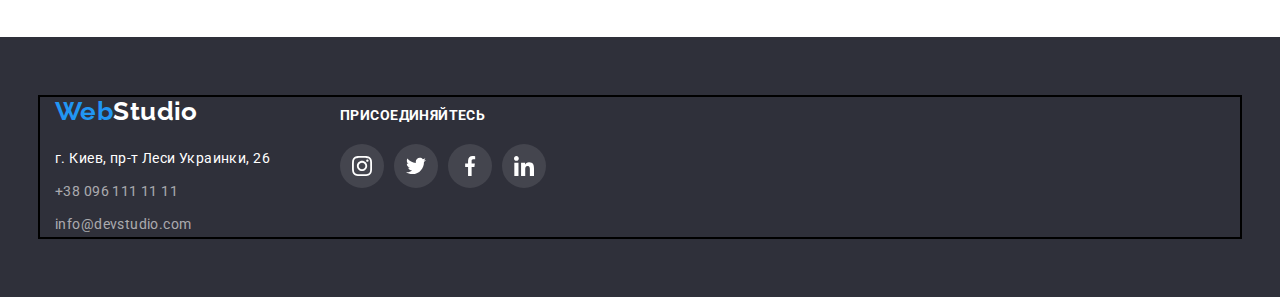
==== commit 3964a3d7: "HWdone" ====
--- a/portfolio.html
+++ b/portfolio.html
@@ -83,6 +83,7 @@
                 <h3 class="title">Технокряк</h3>
                 <p class="text">Веб-сайты</p>
               </div>
+              </a>
             </li>
             <li class="project-elements">
               <a class="project-card" href="">
@@ -94,6 +95,7 @@
                 <h3 class="title">Постер New Orlean vs Golden Star</h3>
                 <p class="text">Дизайн</p>
               </div>
+              </a>
             </li>
             <li class="project-elements">
               <a class="project-card" href="">
@@ -106,7 +108,6 @@
                 <p class="text">Приложение</p>
               </div>
               </a>
-              
             </li>
             <li class="project-elements">
               <a class="project-card" href="">
@@ -118,6 +119,7 @@
                 <h3 class="title">Проект Prime</h3>
                 <p class="text">Маркетинг</p>
               </div>
+              </a>
             </li>
             <li class="project-elements">
               <a class="project-card" href="">
@@ -129,6 +131,7 @@
                 <h3 class="title">Проект Boxes</h3>
                 <p class="text">Приложение</p>
               </div>
+              </a>
             </li>
             <li class="project-elements">
               <a class="project-card" href="">
@@ -140,6 +143,7 @@
                 <h3 class="title">Inspiration has no Borders</h3>
                 <p class="text">Веб-сайт</p>
               </div>
+              </a>
             </li>
             <li class="project-elements">
               <a class="project-card" href="">
@@ -151,6 +155,7 @@
                 <h3 class="title">Издание Limited Edition</h3>
                 <p class="text">Дизайн</p>
               </div>
+              </a>
             </li>
             <li class="project-elements">
               <a class="project-card" href="">
@@ -162,6 +167,7 @@
                 <h3 class="title">Проект LAB</h3>
                 <p class="text">Маркетинг</p>
               </div>
+              </a>
             </li>
             <li class="project-elements">
               <a class="project-card" href="">
@@ -173,6 +179,7 @@
                 <h3 class="title">Growing Business</h3>
                 <p class="text">Приложение</p>
               </div>
+              </a>
             </li>
           </ul>
         </div>
--- a/css/styles.css
+++ b/css/styles.css
@@ -41,6 +41,9 @@
 ul {
     list-style: none;
 }
+/* p {
+    margin: 0;
+} */
 
 .list {
     margin: 0;
@@ -766,10 +769,9 @@
 
 .project-elements {
     width: 370px;
-    /* height: 404px; */
     margin-right: 30px;
     margin-bottom: 30px;
-    /* background-color: peru; */
+    background-color: peru;
 
     transition: box-shadow 250ms var(--timing-function);
 }
@@ -821,10 +823,10 @@
 
 
 
-/* .button.primary {
+.button.primary {
     color: var(--white-color);
     background-color: var(--accent-color)
-} */
+}
 
 .project-card {
     display: inline-block;
@@ -838,7 +840,7 @@
      1px 4px 6px rgba(0, 0, 0, 0.16);
 
      opacity: 1;
-     transform: translateY(-100%); 
+     transform: translateY(0); 
 }
 
 .project-relative{
@@ -850,8 +852,10 @@
 .project-info { 
     position: absolute;
     left: 0;
-    top: 100%;
-    margin-top: 0;
+    top: 0;
+    width: 100%;
+    margin: 0;
+    
 
     background-color: rgba(33, 150, 243, 0.9); 
     color: #FFFFFF; 
@@ -862,7 +866,7 @@
     line-height: 1.56;  
     letter-spacing: 0.03em;
 
-    transform: translateY(0);
+    transform: translateY(100%);
     transition: transform 250ms var(--timing-function);
    
     opacity: 1; 
